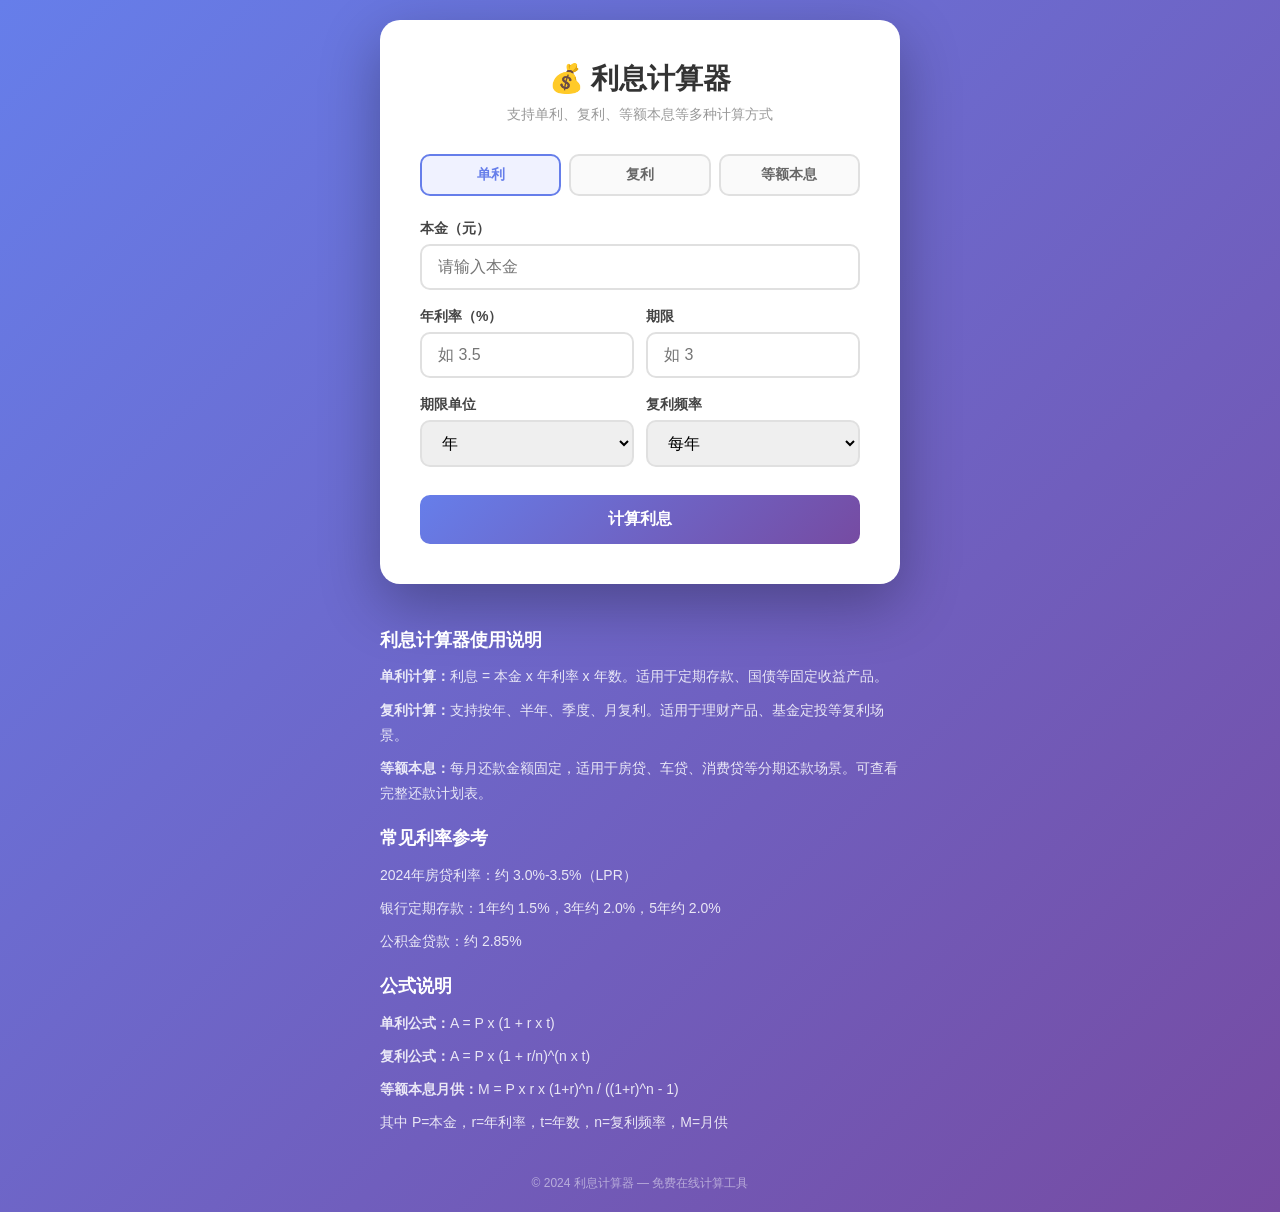
==== index.html @ 5ef81293 "feat: interest calculator with SEO optimization" ====
<!DOCTYPE html>
<html lang="zh-CN">
<head>
    <meta charset="UTF-8">
    <meta name="viewport" content="width=device-width, initial-scale=1.0">
    <title>利息计算器 — 单利/复利/等额本息 在线计算</title>
    <meta name="description" content="免费在线利息计算器，支持单利、复利、等额本息三种计算方式，自动生成还款计划明细表。适用于存款、贷款、房贷、车贷等场景。">
    <meta name="keywords" content="利息计算器,贷款计算器,房贷计算器,复利计算器,等额本息计算器,还款计划,利率计算,车贷计算器">
    <meta name="author" content="countin1">
    <meta name="robots" content="index, follow">
    <link rel="canonical" href="https://countin1.github.io/interest-calculator/">

    <!-- Open Graph -->
    <meta property="og:title" content="利息计算器 — 单利/复利/等额本息 在线计算">
    <meta property="og:description" content="免费在线利息计算器，支持单利、复利、等额本息三种计算方式，自动生成还款计划明细表。">
    <meta property="og:type" content="website">
    <meta property="og:url" content="https://countin1.github.io/interest-calculator/">
    <meta property="og:locale" content="zh_CN">

    <!-- JSON-LD Structured Data -->
    <script type="application/ld+json">
    {
        "@context": "https://schema.org",
        "@type": "WebApplication",
        "name": "利息计算器",
        "description": "免费在线利息计算器，支持单利、复利、等额本息三种计算方式",
        "url": "https://countin1.github.io/interest-calculator/",
        "applicationCategory": "FinanceApplication",
        "operatingSystem": "Web Browser",
        "offers": { "@type": "Offer", "price": "0", "priceCurrency": "CNY" }
    }
    </script>

    <style>
        * { margin: 0; padding: 0; box-sizing: border-box; }
        body {
            font-family: -apple-system, BlinkMacSystemFont, 'Segoe UI', 'PingFang SC', 'Hiragino Sans GB', 'Microsoft YaHei', sans-serif;
            background: linear-gradient(135deg, #667eea 0%, #764ba2 100%);
            min-height: 100vh;
            display: flex;
            flex-direction: column;
            align-items: center;
            padding: 20px;
        }
        .container {
            background: white;
            border-radius: 20px;
            box-shadow: 0 20px 60px rgba(0,0,0,0.3);
            padding: 40px;
            width: 100%;
            max-width: 520px;
        }
        h1 { text-align: center; color: #333; margin-bottom: 8px; font-size: 28px; }
        .subtitle { text-align: center; color: #999; font-size: 14px; margin-bottom: 30px; }
        .tabs { display: flex; gap: 8px; margin-bottom: 24px; }
        .tab {
            flex: 1; padding: 10px; text-align: center;
            border: 2px solid #e0e0e0; border-radius: 10px;
            cursor: pointer; font-size: 14px; font-weight: 600;
            color: #666; transition: all 0.3s; background: #fafafa;
        }
        .tab.active { border-color: #667eea; color: #667eea; background: #f0f2ff; }
        .tab:hover:not(.active) { border-color: #bbb; }
        .form-group { margin-bottom: 18px; }
        label { display: block; margin-bottom: 6px; font-weight: 600; color: #444; font-size: 14px; }
        input, select {
            width: 100%; padding: 12px 16px;
            border: 2px solid #e0e0e0; border-radius: 10px;
            font-size: 16px; transition: border-color 0.3s; outline: none;
        }
        input:focus, select:focus { border-color: #667eea; }
        .row { display: flex; gap: 12px; }
        .row .form-group { flex: 1; }
        .btn {
            width: 100%; padding: 14px;
            background: linear-gradient(135deg, #667eea 0%, #764ba2 100%);
            color: white; border: none; border-radius: 10px;
            font-size: 16px; font-weight: 600; cursor: pointer;
            transition: transform 0.2s, box-shadow 0.2s; margin-top: 10px;
        }
        .btn:hover { transform: translateY(-2px); box-shadow: 0 8px 25px rgba(102,126,234,0.4); }
        .btn:active { transform: translateY(0); }
        .result-box {
            display: none; margin-top: 24px;
            background: linear-gradient(135deg, #f5f7fa 0%, #c3cfe2 100%);
            border-radius: 14px; padding: 24px;
        }
        .result-box.show { display: block; }
        .result-title { font-size: 13px; color: #888; text-transform: uppercase; letter-spacing: 1px; margin-bottom: 12px; }
        .result-main { display: flex; justify-content: space-between; align-items: flex-end; margin-bottom: 20px; }
        .result-main .amount { font-size: 32px; font-weight: 700; color: #333; }
        .result-main .label { font-size: 13px; color: #666; }
        .result-details { display: grid; grid-template-columns: 1fr 1fr; gap: 12px; }
        .detail-item { background: white; border-radius: 10px; padding: 12px; }
        .detail-item .val { font-size: 18px; font-weight: 700; color: #667eea; }
        .detail-item .lbl { font-size: 12px; color: #999; margin-top: 2px; }
        .schedule-toggle { text-align: center; margin-top: 16px; }
        .schedule-toggle a { color: #667eea; text-decoration: none; font-size: 14px; cursor: pointer; }
        .schedule-toggle a:hover { text-decoration: underline; }
        .schedule-table { display: none; margin-top: 16px; max-height: 300px; overflow-y: auto; }
        .schedule-table.show { display: block; }
        .schedule-table table { width: 100%; border-collapse: collapse; font-size: 13px; }
        .schedule-table th {
            background: #667eea; color: white; padding: 8px 6px;
            text-align: right; position: sticky; top: 0;
        }
        .schedule-table th:first-child { text-align: center; }
        .schedule-table td { padding: 7px 6px; text-align: right; border-bottom: 1px solid #eee; }
        .schedule-table td:first-child { text-align: center; }
        .schedule-table tr:hover td { background: #f8f9ff; }
        .seo-content {
            max-width: 520px; width: 100%; margin-top: 24px;
            color: rgba(255,255,255,0.85); font-size: 14px; line-height: 1.8;
        }
        .seo-content h2 { font-size: 18px; margin: 16px 0 8px; color: white; }
        .seo-content p { margin-bottom: 8px; }
        footer { margin-top: 32px; color: rgba(255,255,255,0.5); font-size: 12px; }
    </style>
</head>
<body>
    <div class="container">
        <h1>&#x1f4b0; 利息计算器</h1>
        <p class="subtitle">支持单利、复利、等额本息等多种计算方式</p>

        <div class="tabs">
            <div class="tab active" data-mode="simple" onclick="switchTab(this)">单利</div>
            <div class="tab" data-mode="compound" onclick="switchTab(this)">复利</div>
            <div class="tab" data-mode="equal" onclick="switchTab(this)">等额本息</div>
        </div>

        <div class="form-group">
            <label>本金（元）</label>
            <input type="number" id="principal" placeholder="请输入本金" min="0" step="any">
        </div>

        <div class="row">
            <div class="form-group">
                <label>年利率（%）</label>
                <input type="number" id="rate" placeholder="如 3.5" min="0" step="any">
            </div>
            <div class="form-group">
                <label>期限</label>
                <input type="number" id="period" placeholder="如 3" min="1" step="1">
            </div>
        </div>

        <div class="row">
            <div class="form-group">
                <label>期限单位</label>
                <select id="periodUnit">
                    <option value="year">年</option>
                    <option value="month">月</option>
                    <option value="day">天</option>
                </select>
            </div>
            <div class="form-group" id="compoundFreqGroup">
                <label>复利频率</label>
                <select id="compoundFreq">
                    <option value="1">每年</option>
                    <option value="2">每半年</option>
                    <option value="4">每季度</option>
                    <option value="12">每月</option>
                </select>
            </div>
        </div>

        <button class="btn" onclick="calculate()">计算利息</button>

        <div class="result-box" id="resultBox">
            <div class="result-title">计算结果</div>
            <div class="result-main">
                <div>
                    <div class="label" id="resultLabel">利息总额</div>
                    <div class="amount" id="resultAmount">&#xa5;0.00</div>
                </div>
                <div style="text-align:right">
                    <div class="label">到期总额</div>
                    <div class="amount" id="resultTotal" style="font-size:22px;color:#764ba2">&#xa5;0.00</div>
                </div>
            </div>
            <div class="result-details" id="resultDetails"></div>
            <div class="schedule-toggle" id="scheduleToggle" style="display:none">
                <a onclick="toggleSchedule()">&#x1f4ca; 查看还款计划明细 &#x25bc;</a>
            </div>
            <div class="schedule-table" id="scheduleTable"></div>
        </div>
    </div>

    <div class="seo-content">
        <h2>利息计算器使用说明</h2>
        <p><strong>单利计算：</strong>利息 = 本金 x 年利率 x 年数。适用于定期存款、国债等固定收益产品。</p>
        <p><strong>复利计算：</strong>支持按年、半年、季度、月复利。适用于理财产品、基金定投等复利场景。</p>
        <p><strong>等额本息：</strong>每月还款金额固定，适用于房贷、车贷、消费贷等分期还款场景。可查看完整还款计划表。</p>

        <h2>常见利率参考</h2>
        <p>2024年房贷利率：约 3.0%-3.5%（LPR）</p>
        <p>银行定期存款：1年约 1.5%，3年约 2.0%，5年约 2.0%</p>
        <p>公积金贷款：约 2.85%</p>

        <h2>公式说明</h2>
        <p><strong>单利公式：</strong>A = P x (1 + r x t)</p>
        <p><strong>复利公式：</strong>A = P x (1 + r/n)^(n x t)</p>
        <p><strong>等额本息月供：</strong>M = P x r x (1+r)^n / ((1+r)^n - 1)</p>
        <p>其中 P=本金，r=年利率，t=年数，n=复利频率，M=月供</p>
    </div>

    <footer>&copy; 2024 利息计算器 — 免费在线计算工具</footer>

    <script>
        let currentMode = 'simple';

        function switchTab(el) {
            document.querySelectorAll('.tab').forEach(t => t.classList.remove('active'));
            el.classList.add('active');
            currentMode = el.dataset.mode;
            document.getElementById('compoundFreqGroup').style.display = currentMode === 'compound' ? '' : 'none';
            document.getElementById('resultBox').classList.remove('show');
        }

        function getYears() {
            const period = parseFloat(document.getElementById('period').value);
            const unit = document.getElementById('periodUnit').value;
            if (unit === 'year') return period;
            if (unit === 'month') return period / 12;
            return period / 365;
        }

        function formatMoney(n) {
            return '¥' + n.toFixed(2).replace(/\B(?=(\d{3})+(?!\d))/g, ',');
        }

        function calculate() {
            const principal = parseFloat(document.getElementById('principal').value);
            const annualRate = parseFloat(document.getElementById('rate').value) / 100;
            const years = getYears();
            const period = parseFloat(document.getElementById('period').value);
            const unit = document.getElementById('periodUnit').value;

            if (!principal || !annualRate || !period) { alert('请填写完整信息'); return; }

            let interest, total, details = '';

            if (currentMode === 'simple') {
                interest = principal * annualRate * years;
                total = principal + interest;
                details =
                    '<div class="detail-item"><div class="val">' + (annualRate*100).toFixed(2) + '%</div><div class="lbl">年利率</div></div>' +
                    '<div class="detail-item"><div class="val">' + years.toFixed(2) + ' 年</div><div class="lbl">实际期限</div></div>' +
                    '<div class="detail-item"><div class="val">' + formatMoney(interest/years||0) + '</div><div class="lbl">年利息</div></div>' +
                    '<div class="detail-item"><div class="val">' + formatMoney(interest/(years*12)||0) + '</div><div class="lbl">月利息</div></div>';
                document.getElementById('resultLabel').textContent = '利息总额';
                document.getElementById('scheduleToggle').style.display = 'none';
                document.getElementById('scheduleTable').classList.remove('show');
            } else if (currentMode === 'compound') {
                const n = parseInt(document.getElementById('compoundFreq').value);
                total = principal * Math.pow(1 + annualRate/n, n*years);
                interest = total - principal;
                var freqNames = {1:'每年',2:'每半年',4:'每季度',12:'每月'};
                details =
                    '<div class="detail-item"><div class="val">' + (annualRate*100).toFixed(2) + '%</div><div class="lbl">年利率</div></div>' +
                    '<div class="detail-item"><div class="val">' + freqNames[n] + '</div><div class="lbl">复利频率</div></div>' +
                    '<div class="detail-item"><div class="val">' + years.toFixed(2) + ' 年</div><div class="lbl">实际期限</div></div>' +
                    '<div class="detail-item"><div class="val">' + (Math.pow(1+annualRate/n,n)*100-100).toFixed(4) + '%</div><div class="lbl">实际年化</div></div>';
                document.getElementById('resultLabel').textContent = '利息总额';
                document.getElementById('scheduleToggle').style.display = 'none';
                document.getElementById('scheduleTable').classList.remove('show');
            } else {
                var totalMonths = unit==='year'?period*12:unit==='month'?period:period/30;
                var monthlyRate = annualRate/12;
                var m = Math.round(totalMonths);
                var mp = monthlyRate===0 ? principal/m : principal*monthlyRate*Math.pow(1+monthlyRate,m)/(Math.pow(1+monthlyRate,m)-1);
                total = mp * m;
                interest = total - principal;

                var rows = '', remaining = principal;
                for (var i = 1; i <= m; i++) {
                    var ip = remaining * monthlyRate;
                    var pp = mp - ip;
                    remaining = Math.max(0, remaining - pp);
                    rows += '<tr><td>' + i + '</td><td>' + formatMoney(mp) + '</td><td>' + formatMoney(ip) + '</td><td>' + formatMoney(pp) + '</td><td>' + formatMoney(remaining) + '</td></tr>';
                }
                document.getElementById('scheduleTable').innerHTML = '<table><thead><tr><th>期数</th><th>月供</th><th>利息</th><th>本金</th><th>剩余本金</th></tr></thead><tbody>' + rows + '</tbody></table>';

                details =
                    '<div class="detail-item"><div class="val">' + formatMoney(mp) + '</div><div class="lbl">每月还款</div></div>' +
                    '<div class="detail-item"><div class="val">' + m + ' 期</div><div class="lbl">还款期数</div></div>' +
                    '<div class="detail-item"><div class="val">' + formatMoney(interest) + '</div><div class="lbl">总利息</div></div>' +
                    '<div class="detail-item"><div class="val">' + (interest/principal*100).toFixed(2) + '%</div><div class="lbl">利息占比</div></div>';
                document.getElementById('resultLabel').textContent = '总利息';
                document.getElementById('scheduleToggle').style.display = '';
            }

            document.getElementById('resultAmount').textContent = formatMoney(interest);
            document.getElementById('resultTotal').textContent = formatMoney(total);
            document.getElementById('resultDetails').innerHTML = details;
            document.getElementById('resultBox').classList.add('show');
        }

        function toggleSchedule() {
            var table = document.getElementById('scheduleTable');
            var toggle = document.querySelector('.schedule-toggle a');
            table.classList.toggle('show');
            toggle.textContent = table.classList.contains('show') ? '\u{1f4ca} 收起还款计划 ▲' : '\u{1f4ca} 查看还款计划明细 ▼';
        }

        document.addEventListener('keydown', function(e) { if (e.key === 'Enter') calculate(); });
    </script>
</body>
</html>
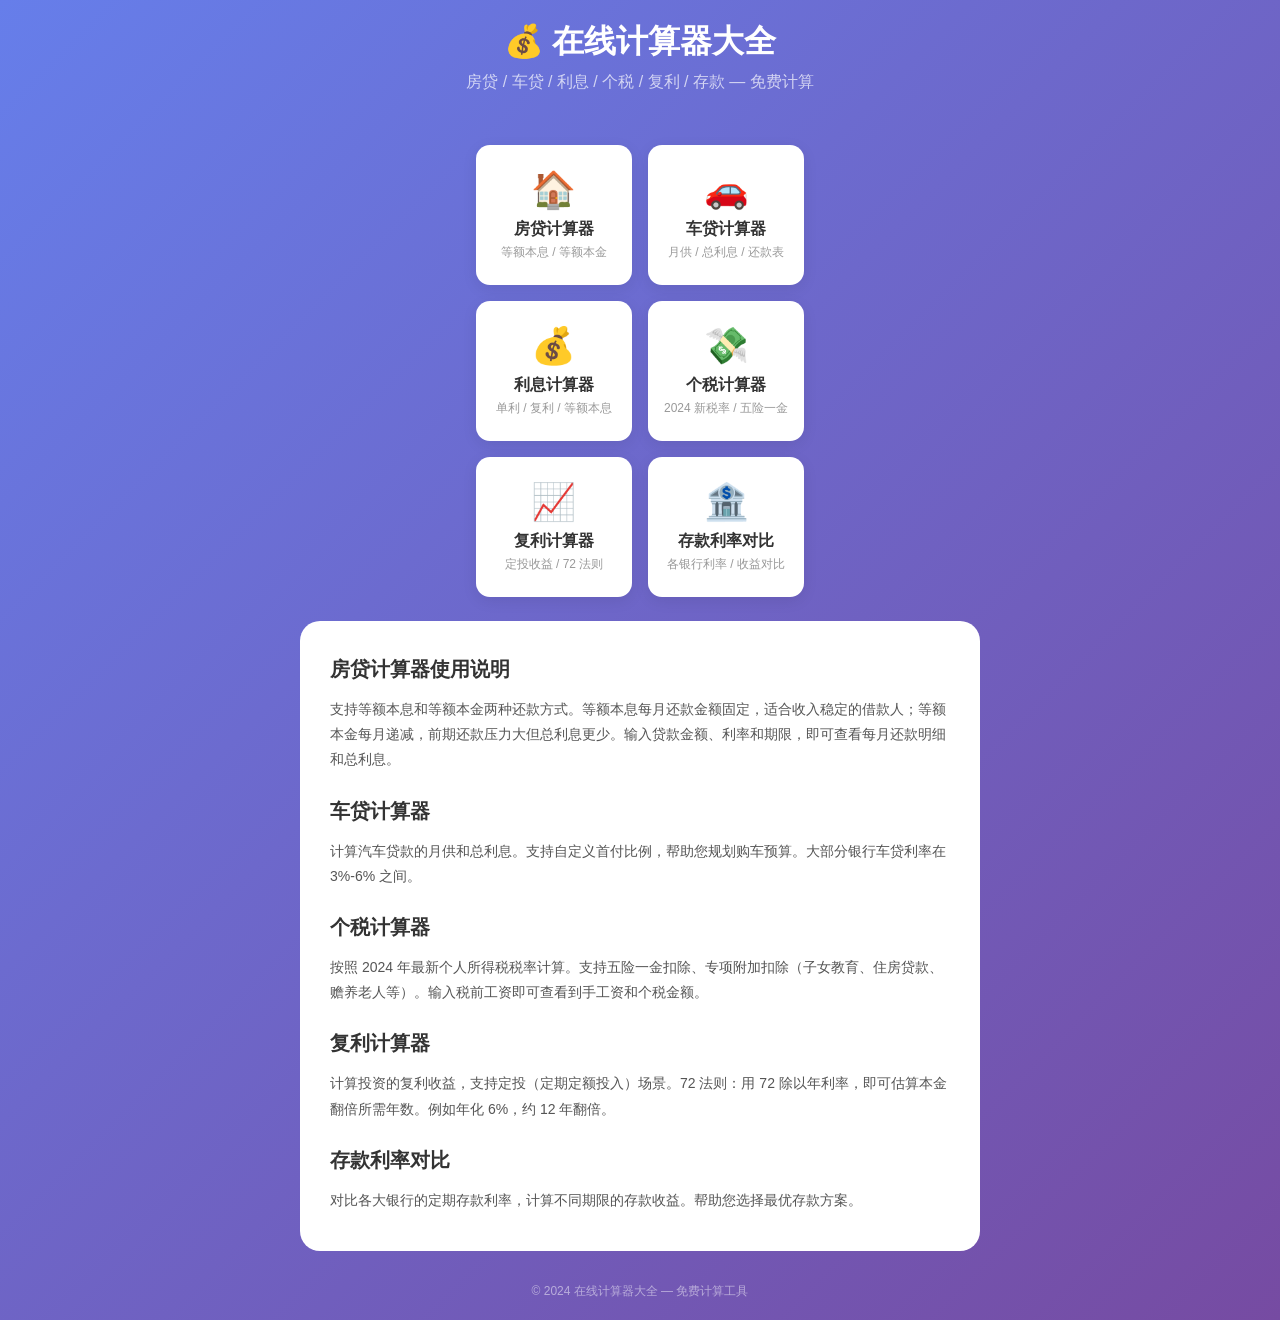
==== commit 8d0a9fb2: "feat: add calculator matrix - mortgage, car loan, income tax, compound interest, deposit rate compar" ====
--- a/index.html
+++ b/index.html
@@ -3,307 +3,114 @@
 <head>
     <meta charset="UTF-8">
     <meta name="viewport" content="width=device-width, initial-scale=1.0">
-    <title>利息计算器 — 单利/复利/等额本息 在线计算</title>
-    <meta name="description" content="免费在线利息计算器，支持单利、复利、等额本息三种计算方式，自动生成还款计划明细表。适用于存款、贷款、房贷、车贷等场景。">
-    <meta name="keywords" content="利息计算器,贷款计算器,房贷计算器,复利计算器,等额本息计算器,还款计划,利率计算,车贷计算器">
-    <meta name="author" content="countin1">
+    <title>在线计算器大全 — 房贷/车贷/利息/个税/复利 免费计算</title>
+    <meta name="description" content="免费在线计算器大全，包含房贷计算器、车贷计算器、利息计算器、个税计算器、复利计算器、存款利率对比。支持等额本息/等额本金还款方式，自动生成还款计划表。">
+    <meta name="keywords" content="房贷计算器,车贷计算器,利息计算器,个税计算器,复利计算器,存款利率,还款计算器,贷款计算器,等额本息,等额本金">
     <meta name="robots" content="index, follow">
     <link rel="canonical" href="https://countin1.github.io/interest-calculator/">
-
-    <!-- Open Graph -->
-    <meta property="og:title" content="利息计算器 — 单利/复利/等额本息 在线计算">
-    <meta property="og:description" content="免费在线利息计算器，支持单利、复利、等额本息三种计算方式，自动生成还款计划明细表。">
+    <meta property="og:title" content="在线计算器大全 — 房贷/车贷/利息/个税/复利 免费计算">
+    <meta property="og:description" content="免费在线计算器大全，支持房贷、车贷、利息、个税、复利等多种计算。">
     <meta property="og:type" content="website">
-    <meta property="og:url" content="https://countin1.github.io/interest-calculator/">
-    <meta property="og:locale" content="zh_CN">
-
-    <!-- JSON-LD Structured Data -->
     <script type="application/ld+json">
-    {
-        "@context": "https://schema.org",
-        "@type": "WebApplication",
-        "name": "利息计算器",
-        "description": "免费在线利息计算器，支持单利、复利、等额本息三种计算方式",
-        "url": "https://countin1.github.io/interest-calculator/",
-        "applicationCategory": "FinanceApplication",
-        "operatingSystem": "Web Browser",
-        "offers": { "@type": "Offer", "price": "0", "priceCurrency": "CNY" }
-    }
+    {"@context":"https://schema.org","@type":"WebSite","name":"在线计算器大全","url":"https://countin1.github.io/interest-calculator/","description":"免费在线计算器大全"}
     </script>
-
+    <link rel="stylesheet" href="css/style.css">
     <style>
-        * { margin: 0; padding: 0; box-sizing: border-box; }
-        body {
-            font-family: -apple-system, BlinkMacSystemFont, 'Segoe UI', 'PingFang SC', 'Hiragino Sans GB', 'Microsoft YaHei', sans-serif;
-            background: linear-gradient(135deg, #667eea 0%, #764ba2 100%);
-            min-height: 100vh;
-            display: flex;
-            flex-direction: column;
-            align-items: center;
-            padding: 20px;
+        .calc-grid {
+            display: grid;
+            grid-template-columns: 1fr 1fr;
+            gap: 16px;
+            margin-top: 20px;
         }
-        .container {
+        .calc-card {
+            background: white;
+            border-radius: 14px;
+            padding: 24px 16px;
+            text-align: center;
+            text-decoration: none;
+            color: #333;
+            box-shadow: 0 4px 15px rgba(0,0,0,0.08);
+            transition: transform 0.2s, box-shadow 0.2s;
+        }
+        .calc-card:hover {
+            transform: translateY(-4px);
+            box-shadow: 0 8px 25px rgba(0,0,0,0.15);
+        }
+        .calc-card .icon { font-size: 36px; margin-bottom: 8px; }
+        .calc-card .name { font-size: 16px; font-weight: 600; margin-bottom: 4px; }
+        .calc-card .desc { font-size: 12px; color: #999; }
+        .hero-title { font-size: 32px; color: white; text-align: center; margin-bottom: 8px; }
+        .hero-sub { color: rgba(255,255,255,0.7); text-align: center; margin-bottom: 32px; font-size: 16px; }
+        .seo-section {
             background: white;
             border-radius: 20px;
-            box-shadow: 0 20px 60px rgba(0,0,0,0.3);
-            padding: 40px;
+            padding: 30px;
+            margin-top: 24px;
+            max-width: 680px;
             width: 100%;
-            max-width: 520px;
+            line-height: 1.8;
+            color: #555;
+            font-size: 14px;
         }
-        h1 { text-align: center; color: #333; margin-bottom: 8px; font-size: 28px; }
-        .subtitle { text-align: center; color: #999; font-size: 14px; margin-bottom: 30px; }
-        .tabs { display: flex; gap: 8px; margin-bottom: 24px; }
-        .tab {
-            flex: 1; padding: 10px; text-align: center;
-            border: 2px solid #e0e0e0; border-radius: 10px;
-            cursor: pointer; font-size: 14px; font-weight: 600;
-            color: #666; transition: all 0.3s; background: #fafafa;
-        }
-        .tab.active { border-color: #667eea; color: #667eea; background: #f0f2ff; }
-        .tab:hover:not(.active) { border-color: #bbb; }
-        .form-group { margin-bottom: 18px; }
-        label { display: block; margin-bottom: 6px; font-weight: 600; color: #444; font-size: 14px; }
-        input, select {
-            width: 100%; padding: 12px 16px;
-            border: 2px solid #e0e0e0; border-radius: 10px;
-            font-size: 16px; transition: border-color 0.3s; outline: none;
-        }
-        input:focus, select:focus { border-color: #667eea; }
-        .row { display: flex; gap: 12px; }
-        .row .form-group { flex: 1; }
-        .btn {
-            width: 100%; padding: 14px;
-            background: linear-gradient(135deg, #667eea 0%, #764ba2 100%);
-            color: white; border: none; border-radius: 10px;
-            font-size: 16px; font-weight: 600; cursor: pointer;
-            transition: transform 0.2s, box-shadow 0.2s; margin-top: 10px;
-        }
-        .btn:hover { transform: translateY(-2px); box-shadow: 0 8px 25px rgba(102,126,234,0.4); }
-        .btn:active { transform: translateY(0); }
-        .result-box {
-            display: none; margin-top: 24px;
-            background: linear-gradient(135deg, #f5f7fa 0%, #c3cfe2 100%);
-            border-radius: 14px; padding: 24px;
-        }
-        .result-box.show { display: block; }
-        .result-title { font-size: 13px; color: #888; text-transform: uppercase; letter-spacing: 1px; margin-bottom: 12px; }
-        .result-main { display: flex; justify-content: space-between; align-items: flex-end; margin-bottom: 20px; }
-        .result-main .amount { font-size: 32px; font-weight: 700; color: #333; }
-        .result-main .label { font-size: 13px; color: #666; }
-        .result-details { display: grid; grid-template-columns: 1fr 1fr; gap: 12px; }
-        .detail-item { background: white; border-radius: 10px; padding: 12px; }
-        .detail-item .val { font-size: 18px; font-weight: 700; color: #667eea; }
-        .detail-item .lbl { font-size: 12px; color: #999; margin-top: 2px; }
-        .schedule-toggle { text-align: center; margin-top: 16px; }
-        .schedule-toggle a { color: #667eea; text-decoration: none; font-size: 14px; cursor: pointer; }
-        .schedule-toggle a:hover { text-decoration: underline; }
-        .schedule-table { display: none; margin-top: 16px; max-height: 300px; overflow-y: auto; }
-        .schedule-table.show { display: block; }
-        .schedule-table table { width: 100%; border-collapse: collapse; font-size: 13px; }
-        .schedule-table th {
-            background: #667eea; color: white; padding: 8px 6px;
-            text-align: right; position: sticky; top: 0;
-        }
-        .schedule-table th:first-child { text-align: center; }
-        .schedule-table td { padding: 7px 6px; text-align: right; border-bottom: 1px solid #eee; }
-        .schedule-table td:first-child { text-align: center; }
-        .schedule-table tr:hover td { background: #f8f9ff; }
-        .seo-content {
-            max-width: 520px; width: 100%; margin-top: 24px;
-            color: rgba(255,255,255,0.85); font-size: 14px; line-height: 1.8;
-        }
-        .seo-content h2 { font-size: 18px; margin: 16px 0 8px; color: white; }
-        .seo-content p { margin-bottom: 8px; }
-        footer { margin-top: 32px; color: rgba(255,255,255,0.5); font-size: 12px; }
+        .seo-section h2 { color: #333; font-size: 20px; margin: 20px 0 10px; }
+        .seo-section h2:first-child { margin-top: 0; }
+        .seo-section p { margin-bottom: 8px; }
     </style>
 </head>
 <body>
-    <div class="container">
-        <h1>&#x1f4b0; 利息计算器</h1>
-        <p class="subtitle">支持单利、复利、等额本息等多种计算方式</p>
+    <h1 class="hero-title">&#x1f4b0; 在线计算器大全</h1>
+    <p class="hero-sub">房贷 / 车贷 / 利息 / 个税 / 复利 / 存款 — 免费计算</p>
 
-        <div class="tabs">
-            <div class="tab active" data-mode="simple" onclick="switchTab(this)">单利</div>
-            <div class="tab" data-mode="compound" onclick="switchTab(this)">复利</div>
-            <div class="tab" data-mode="equal" onclick="switchTab(this)">等额本息</div>
-        </div>
-
-        <div class="form-group">
-            <label>本金（元）</label>
-            <input type="number" id="principal" placeholder="请输入本金" min="0" step="any">
-        </div>
-
-        <div class="row">
-            <div class="form-group">
-                <label>年利率（%）</label>
-                <input type="number" id="rate" placeholder="如 3.5" min="0" step="any">
-            </div>
-            <div class="form-group">
-                <label>期限</label>
-                <input type="number" id="period" placeholder="如 3" min="1" step="1">
-            </div>
-        </div>
-
-        <div class="row">
-            <div class="form-group">
-                <label>期限单位</label>
-                <select id="periodUnit">
-                    <option value="year">年</option>
-                    <option value="month">月</option>
-                    <option value="day">天</option>
-                </select>
-            </div>
-            <div class="form-group" id="compoundFreqGroup">
-                <label>复利频率</label>
-                <select id="compoundFreq">
-                    <option value="1">每年</option>
-                    <option value="2">每半年</option>
-                    <option value="4">每季度</option>
-                    <option value="12">每月</option>
-                </select>
-            </div>
-        </div>
-
-        <button class="btn" onclick="calculate()">计算利息</button>
-
-        <div class="result-box" id="resultBox">
-            <div class="result-title">计算结果</div>
-            <div class="result-main">
-                <div>
-                    <div class="label" id="resultLabel">利息总额</div>
-                    <div class="amount" id="resultAmount">&#xa5;0.00</div>
-                </div>
-                <div style="text-align:right">
-                    <div class="label">到期总额</div>
-                    <div class="amount" id="resultTotal" style="font-size:22px;color:#764ba2">&#xa5;0.00</div>
-                </div>
-            </div>
-            <div class="result-details" id="resultDetails"></div>
-            <div class="schedule-toggle" id="scheduleToggle" style="display:none">
-                <a onclick="toggleSchedule()">&#x1f4ca; 查看还款计划明细 &#x25bc;</a>
-            </div>
-            <div class="schedule-table" id="scheduleTable"></div>
-        </div>
+    <div class="calc-grid">
+        <a href="mortgage/" class="calc-card">
+            <div class="icon">&#x1f3e0;</div>
+            <div class="name">房贷计算器</div>
+            <div class="desc">等额本息 / 等额本金</div>
+        </a>
+        <a href="car-loan/" class="calc-card">
+            <div class="icon">&#x1f697;</div>
+            <div class="name">车贷计算器</div>
+            <div class="desc">月供 / 总利息 / 还款表</div>
+        </a>
+        <a href="interest/" class="calc-card">
+            <div class="icon">&#x1f4b0;</div>
+            <div class="name">利息计算器</div>
+            <div class="desc">单利 / 复利 / 等额本息</div>
+        </a>
+        <a href="income-tax/" class="calc-card">
+            <div class="icon">&#x1f4b8;</div>
+            <div class="name">个税计算器</div>
+            <div class="desc">2024 新税率 / 五险一金</div>
+        </a>
+        <a href="compound/" class="calc-card">
+            <div class="icon">&#x1f4c8;</div>
+            <div class="name">复利计算器</div>
+            <div class="desc">定投收益 / 72 法则</div>
+        </a>
+        <a href="deposit/" class="calc-card">
+            <div class="icon">&#x1f3e6;</div>
+            <div class="name">存款利率对比</div>
+            <div class="desc">各银行利率 / 收益对比</div>
+        </a>
     </div>
 
-    <div class="seo-content">
-        <h2>利息计算器使用说明</h2>
-        <p><strong>单利计算：</strong>利息 = 本金 x 年利率 x 年数。适用于定期存款、国债等固定收益产品。</p>
-        <p><strong>复利计算：</strong>支持按年、半年、季度、月复利。适用于理财产品、基金定投等复利场景。</p>
-        <p><strong>等额本息：</strong>每月还款金额固定，适用于房贷、车贷、消费贷等分期还款场景。可查看完整还款计划表。</p>
+    <div class="seo-section">
+        <h2>房贷计算器使用说明</h2>
+        <p>支持等额本息和等额本金两种还款方式。等额本息每月还款金额固定，适合收入稳定的借款人；等额本金每月递减，前期还款压力大但总利息更少。输入贷款金额、利率和期限，即可查看每月还款明细和总利息。</p>
 
-        <h2>常见利率参考</h2>
-        <p>2024年房贷利率：约 3.0%-3.5%（LPR）</p>
-        <p>银行定期存款：1年约 1.5%，3年约 2.0%，5年约 2.0%</p>
-        <p>公积金贷款：约 2.85%</p>
+        <h2>车贷计算器</h2>
+        <p>计算汽车贷款的月供和总利息。支持自定义首付比例，帮助您规划购车预算。大部分银行车贷利率在 3%-6% 之间。</p>
 
-        <h2>公式说明</h2>
-        <p><strong>单利公式：</strong>A = P x (1 + r x t)</p>
-        <p><strong>复利公式：</strong>A = P x (1 + r/n)^(n x t)</p>
-        <p><strong>等额本息月供：</strong>M = P x r x (1+r)^n / ((1+r)^n - 1)</p>
-        <p>其中 P=本金，r=年利率，t=年数，n=复利频率，M=月供</p>
+        <h2>个税计算器</h2>
+        <p>按照 2024 年最新个人所得税税率计算。支持五险一金扣除、专项附加扣除（子女教育、住房贷款、赡养老人等）。输入税前工资即可查看到手工资和个税金额。</p>
+
+        <h2>复利计算器</h2>
+        <p>计算投资的复利收益，支持定投（定期定额投入）场景。72 法则：用 72 除以年利率，即可估算本金翻倍所需年数。例如年化 6%，约 12 年翻倍。</p>
+
+        <h2>存款利率对比</h2>
+        <p>对比各大银行的定期存款利率，计算不同期限的存款收益。帮助您选择最优存款方案。</p>
     </div>
 
-    <footer>&copy; 2024 利息计算器 — 免费在线计算工具</footer>
-
-    <script>
-        let currentMode = 'simple';
-
-        function switchTab(el) {
-            document.querySelectorAll('.tab').forEach(t => t.classList.remove('active'));
-            el.classList.add('active');
-            currentMode = el.dataset.mode;
-            document.getElementById('compoundFreqGroup').style.display = currentMode === 'compound' ? '' : 'none';
-            document.getElementById('resultBox').classList.remove('show');
-        }
-
-        function getYears() {
-            const period = parseFloat(document.getElementById('period').value);
-            const unit = document.getElementById('periodUnit').value;
-            if (unit === 'year') return period;
-            if (unit === 'month') return period / 12;
-            return period / 365;
-        }
-
-        function formatMoney(n) {
-            return '¥' + n.toFixed(2).replace(/\B(?=(\d{3})+(?!\d))/g, ',');
-        }
-
-        function calculate() {
-            const principal = parseFloat(document.getElementById('principal').value);
-            const annualRate = parseFloat(document.getElementById('rate').value) / 100;
-            const years = getYears();
-            const period = parseFloat(document.getElementById('period').value);
-            const unit = document.getElementById('periodUnit').value;
-
-            if (!principal || !annualRate || !period) { alert('请填写完整信息'); return; }
-
-            let interest, total, details = '';
-
-            if (currentMode === 'simple') {
-                interest = principal * annualRate * years;
-                total = principal + interest;
-                details =
-                    '<div class="detail-item"><div class="val">' + (annualRate*100).toFixed(2) + '%</div><div class="lbl">年利率</div></div>' +
-                    '<div class="detail-item"><div class="val">' + years.toFixed(2) + ' 年</div><div class="lbl">实际期限</div></div>' +
-                    '<div class="detail-item"><div class="val">' + formatMoney(interest/years||0) + '</div><div class="lbl">年利息</div></div>' +
-                    '<div class="detail-item"><div class="val">' + formatMoney(interest/(years*12)||0) + '</div><div class="lbl">月利息</div></div>';
-                document.getElementById('resultLabel').textContent = '利息总额';
-                document.getElementById('scheduleToggle').style.display = 'none';
-                document.getElementById('scheduleTable').classList.remove('show');
-            } else if (currentMode === 'compound') {
-                const n = parseInt(document.getElementById('compoundFreq').value);
-                total = principal * Math.pow(1 + annualRate/n, n*years);
-                interest = total - principal;
-                var freqNames = {1:'每年',2:'每半年',4:'每季度',12:'每月'};
-                details =
-                    '<div class="detail-item"><div class="val">' + (annualRate*100).toFixed(2) + '%</div><div class="lbl">年利率</div></div>' +
-                    '<div class="detail-item"><div class="val">' + freqNames[n] + '</div><div class="lbl">复利频率</div></div>' +
-                    '<div class="detail-item"><div class="val">' + years.toFixed(2) + ' 年</div><div class="lbl">实际期限</div></div>' +
-                    '<div class="detail-item"><div class="val">' + (Math.pow(1+annualRate/n,n)*100-100).toFixed(4) + '%</div><div class="lbl">实际年化</div></div>';
-                document.getElementById('resultLabel').textContent = '利息总额';
-                document.getElementById('scheduleToggle').style.display = 'none';
-                document.getElementById('scheduleTable').classList.remove('show');
-            } else {
-                var totalMonths = unit==='year'?period*12:unit==='month'?period:period/30;
-                var monthlyRate = annualRate/12;
-                var m = Math.round(totalMonths);
-                var mp = monthlyRate===0 ? principal/m : principal*monthlyRate*Math.pow(1+monthlyRate,m)/(Math.pow(1+monthlyRate,m)-1);
-                total = mp * m;
-                interest = total - principal;
-
-                var rows = '', remaining = principal;
-                for (var i = 1; i <= m; i++) {
-                    var ip = remaining * monthlyRate;
-                    var pp = mp - ip;
-                    remaining = Math.max(0, remaining - pp);
-                    rows += '<tr><td>' + i + '</td><td>' + formatMoney(mp) + '</td><td>' + formatMoney(ip) + '</td><td>' + formatMoney(pp) + '</td><td>' + formatMoney(remaining) + '</td></tr>';
-                }
-                document.getElementById('scheduleTable').innerHTML = '<table><thead><tr><th>期数</th><th>月供</th><th>利息</th><th>本金</th><th>剩余本金</th></tr></thead><tbody>' + rows + '</tbody></table>';
-
-                details =
-                    '<div class="detail-item"><div class="val">' + formatMoney(mp) + '</div><div class="lbl">每月还款</div></div>' +
-                    '<div class="detail-item"><div class="val">' + m + ' 期</div><div class="lbl">还款期数</div></div>' +
-                    '<div class="detail-item"><div class="val">' + formatMoney(interest) + '</div><div class="lbl">总利息</div></div>' +
-                    '<div class="detail-item"><div class="val">' + (interest/principal*100).toFixed(2) + '%</div><div class="lbl">利息占比</div></div>';
-                document.getElementById('resultLabel').textContent = '总利息';
-                document.getElementById('scheduleToggle').style.display = '';
-            }
-
-            document.getElementById('resultAmount').textContent = formatMoney(interest);
-            document.getElementById('resultTotal').textContent = formatMoney(total);
-            document.getElementById('resultDetails').innerHTML = details;
-            document.getElementById('resultBox').classList.add('show');
-        }
-
-        function toggleSchedule() {
-            var table = document.getElementById('scheduleTable');
-            var toggle = document.querySelector('.schedule-toggle a');
-            table.classList.toggle('show');
-            toggle.textContent = table.classList.contains('show') ? '\u{1f4ca} 收起还款计划 ▲' : '\u{1f4ca} 查看还款计划明细 ▼';
-        }
-
-        document.addEventListener('keydown', function(e) { if (e.key === 'Enter') calculate(); });
-    </script>
+    <footer>&copy; 2024 在线计算器大全 — 免费计算工具</footer>
 </body>
 </html>
--- a/css/style.css
+++ b/css/style.css
@@ -0,0 +1,83 @@
+* { margin: 0; padding: 0; box-sizing: border-box; }
+body {
+    font-family: -apple-system, BlinkMacSystemFont, 'Segoe UI', 'PingFang SC', 'Hiragino Sans GB', 'Microsoft YaHei', sans-serif;
+    background: linear-gradient(135deg, #667eea 0%, #764ba2 100%);
+    min-height: 100vh;
+    display: flex;
+    flex-direction: column;
+    align-items: center;
+    padding: 20px;
+}
+.container {
+    background: white;
+    border-radius: 20px;
+    box-shadow: 0 20px 60px rgba(0,0,0,0.3);
+    padding: 40px;
+    width: 100%;
+    max-width: 520px;
+}
+h1 { text-align: center; color: #333; margin-bottom: 8px; font-size: 28px; }
+.subtitle { text-align: center; color: #999; font-size: 14px; margin-bottom: 30px; }
+.tabs { display: flex; gap: 8px; margin-bottom: 24px; flex-wrap: wrap; }
+.tab {
+    flex: 1; padding: 10px; text-align: center;
+    border: 2px solid #e0e0e0; border-radius: 10px;
+    cursor: pointer; font-size: 14px; font-weight: 600;
+    color: #666; transition: all 0.3s; background: #fafafa;
+    min-width: 80px;
+}
+.tab.active { border-color: #667eea; color: #667eea; background: #f0f2ff; }
+.tab:hover:not(.active) { border-color: #bbb; }
+.form-group { margin-bottom: 18px; }
+label { display: block; margin-bottom: 6px; font-weight: 600; color: #444; font-size: 14px; }
+input, select {
+    width: 100%; padding: 12px 16px;
+    border: 2px solid #e0e0e0; border-radius: 10px;
+    font-size: 16px; transition: border-color 0.3s; outline: none;
+}
+input:focus, select:focus { border-color: #667eea; }
+.row { display: flex; gap: 12px; }
+.row .form-group { flex: 1; }
+.btn {
+    width: 100%; padding: 14px;
+    background: linear-gradient(135deg, #667eea 0%, #764ba2 100%);
+    color: white; border: none; border-radius: 10px;
+    font-size: 16px; font-weight: 600; cursor: pointer;
+    transition: transform 0.2s, box-shadow 0.2s; margin-top: 10px;
+}
+.btn:hover { transform: translateY(-2px); box-shadow: 0 8px 25px rgba(102,126,234,0.4); }
+.btn:active { transform: translateY(0); }
+.result-box {
+    display: none; margin-top: 24px;
+    background: linear-gradient(135deg, #f5f7fa 0%, #c3cfe2 100%);
+    border-radius: 14px; padding: 24px;
+}
+.result-box.show { display: block; }
+.result-title { font-size: 13px; color: #888; text-transform: uppercase; letter-spacing: 1px; margin-bottom: 12px; }
+.result-main { display: flex; justify-content: space-between; align-items: flex-end; margin-bottom: 20px; }
+.result-main .amount { font-size: 32px; font-weight: 700; color: #333; }
+.result-main .label { font-size: 13px; color: #666; }
+.result-details { display: grid; grid-template-columns: 1fr 1fr; gap: 12px; }
+.detail-item { background: white; border-radius: 10px; padding: 12px; }
+.detail-item .val { font-size: 18px; font-weight: 700; color: #667eea; }
+.detail-item .lbl { font-size: 12px; color: #999; margin-top: 2px; }
+.schedule-toggle { text-align: center; margin-top: 16px; }
+.schedule-toggle a { color: #667eea; text-decoration: none; font-size: 14px; cursor: pointer; }
+.schedule-toggle a:hover { text-decoration: underline; }
+.schedule-table { display: none; margin-top: 16px; max-height: 300px; overflow-y: auto; }
+.schedule-table.show { display: block; }
+.schedule-table table { width: 100%; border-collapse: collapse; font-size: 13px; }
+.schedule-table th {
+    background: #667eea; color: white; padding: 8px 6px;
+    text-align: right; position: sticky; top: 0;
+}
+.schedule-table th:first-child { text-align: center; }
+.schedule-table td { padding: 7px 6px; text-align: right; border-bottom: 1px solid #eee; }
+.schedule-table td:first-child { text-align: center; }
+.schedule-table tr:hover td { background: #f8f9ff; }
+.back-link {
+    display: inline-block; margin-bottom: 20px;
+    color: rgba(255,255,255,0.8); text-decoration: none; font-size: 14px;
+}
+.back-link:hover { color: white; }
+footer { margin-top: 32px; color: rgba(255,255,255,0.5); font-size: 12px; }
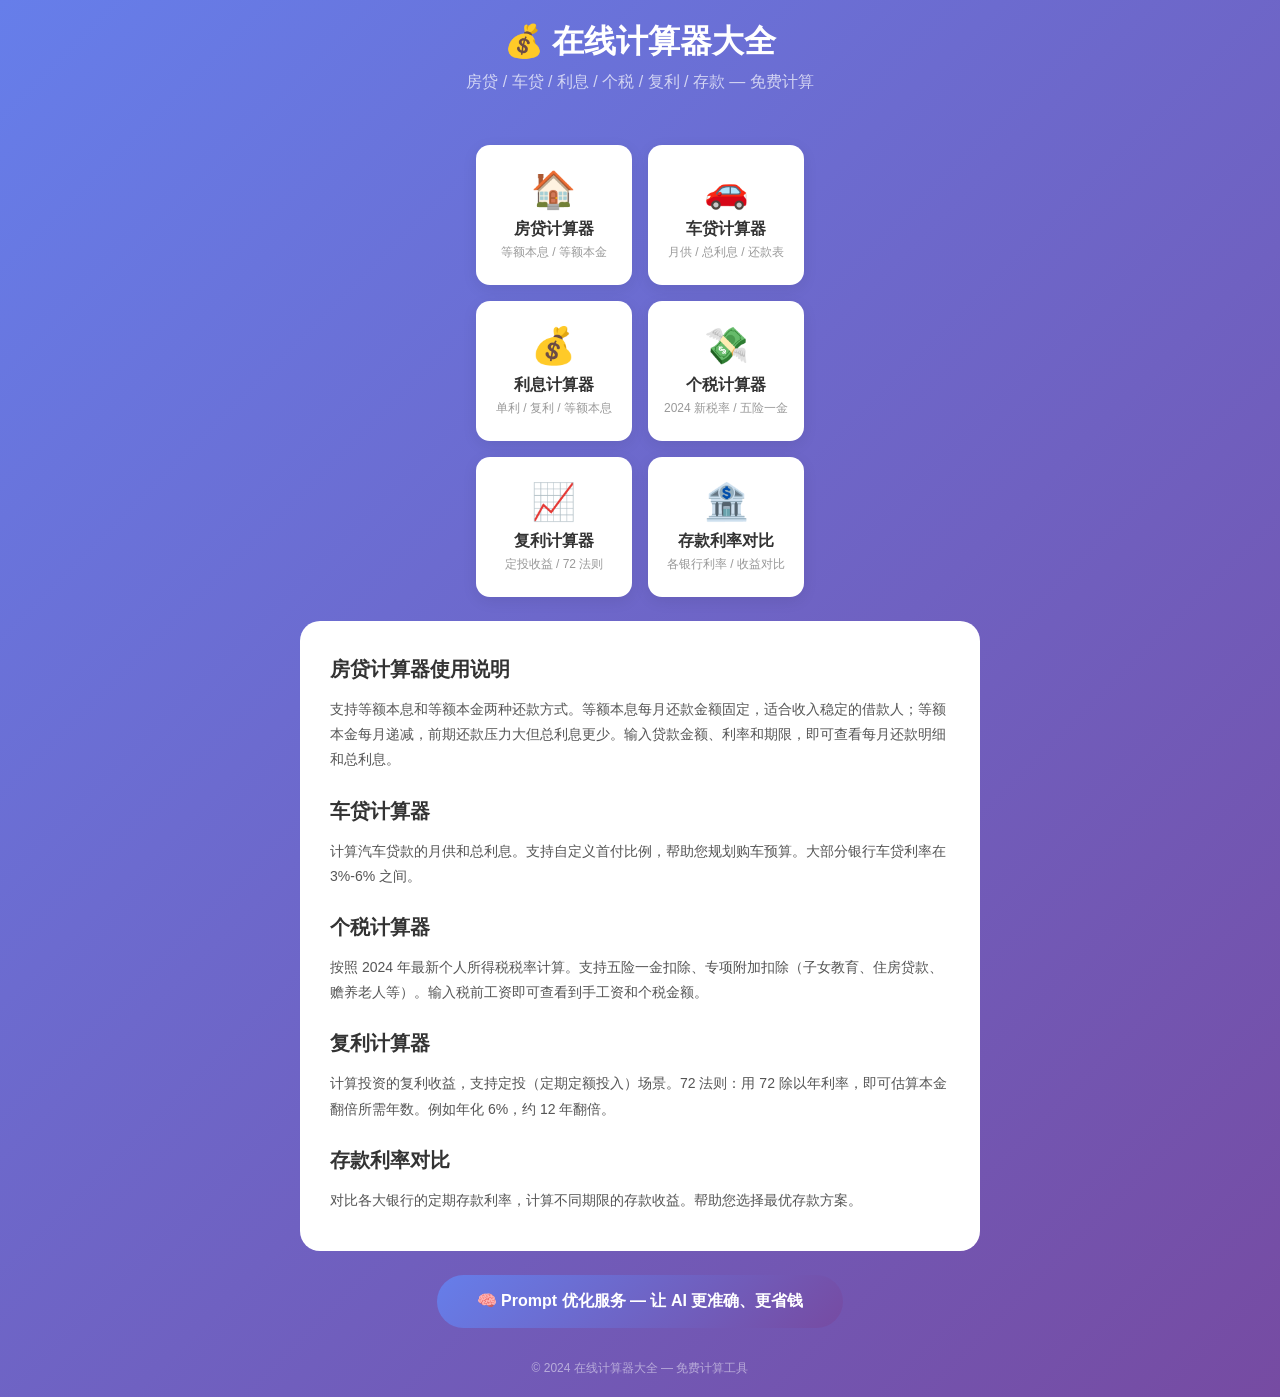
==== commit 507eb4ef: "feat: add Prompt optimization service landing page - Services page with pricing tiers (基础版/专业版/企业版) " ====
--- a/index.html
+++ b/index.html
@@ -111,6 +111,12 @@
         <p>对比各大银行的定期存款利率，计算不同期限的存款收益。帮助您选择最优存款方案。</p>
     </div>
 
+    <div style="max-width:680px;width:100%;margin-top:24px;text-align:center">
+        <a href="services/" style="display:inline-block;padding:16px 40px;background:linear-gradient(135deg,#667eea,#764ba2);color:white;border-radius:30px;text-decoration:none;font-size:16px;font-weight:600">
+            &#x1f9e0; Prompt 优化服务 — 让 AI 更准确、更省钱
+        </a>
+    </div>
+
     <footer>&copy; 2024 在线计算器大全 — 免费计算工具</footer>
 </body>
 </html>
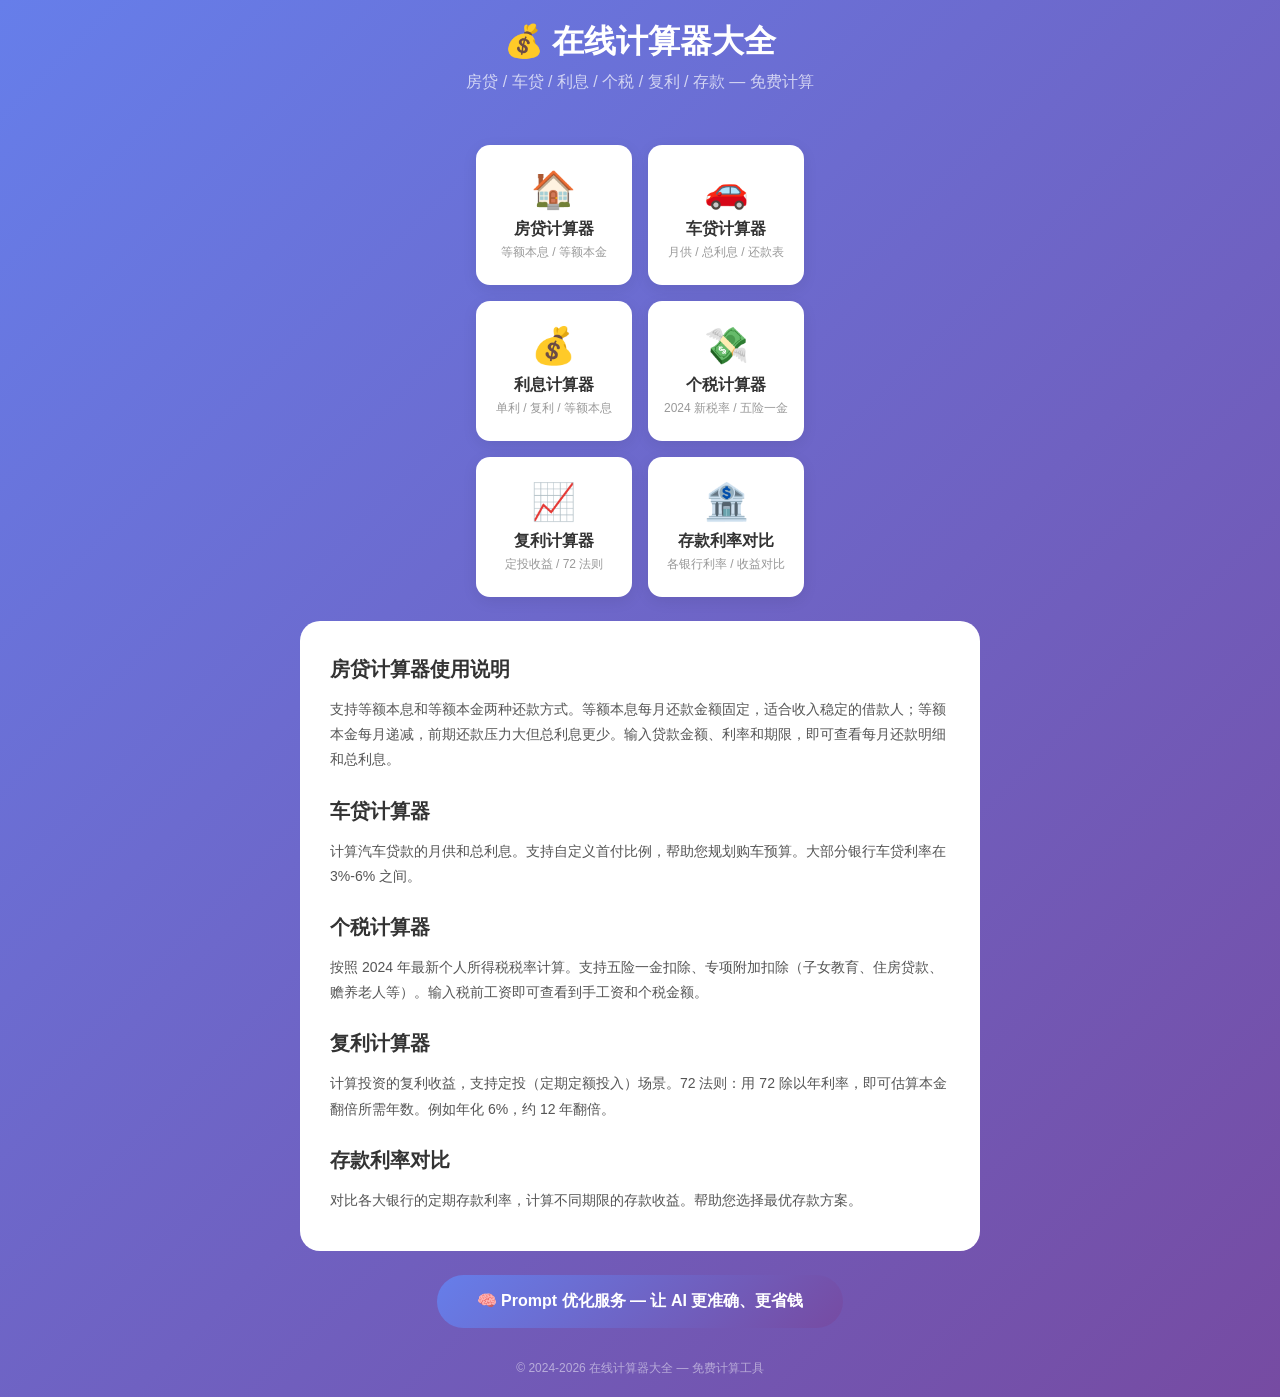
==== commit e155a4d6: "fix: resolve calculation bugs and improve accessibility - Fix zero-rate validation (isNaN instead of" ====
--- a/index.html
+++ b/index.html
@@ -15,6 +15,7 @@
     {"@context":"https://schema.org","@type":"WebSite","name":"在线计算器大全","url":"https://countin1.github.io/interest-calculator/","description":"免费在线计算器大全"}
     </script>
     <link rel="stylesheet" href="css/style.css">
+    <link rel="icon" type="image/svg+xml" href="data:image/svg+xml,<svg xmlns='http://www.w3.org/2000/svg' viewBox='0 0 100 100'><text y='.9em' font-size='90'>🧮</text></svg>">
     <style>
         .calc-grid {
             display: grid;
@@ -117,6 +118,6 @@
         </a>
     </div>
 
-    <footer>&copy; 2024 在线计算器大全 — 免费计算工具</footer>
+    <footer>&copy; 2024-2026 在线计算器大全 — 免费计算工具</footer>
 </body>
 </html>
--- a/css/style.css
+++ b/css/style.css
@@ -17,7 +17,7 @@
     max-width: 520px;
 }
 h1 { text-align: center; color: #333; margin-bottom: 8px; font-size: 28px; }
-.subtitle { text-align: center; color: #999; font-size: 14px; margin-bottom: 30px; }
+.subtitle { text-align: center; color: #767676; font-size: 14px; margin-bottom: 30px; }
 .tabs { display: flex; gap: 8px; margin-bottom: 24px; flex-wrap: wrap; }
 .tab {
     flex: 1; padding: 10px; text-align: center;
@@ -60,11 +60,11 @@
 .result-details { display: grid; grid-template-columns: 1fr 1fr; gap: 12px; }
 .detail-item { background: white; border-radius: 10px; padding: 12px; }
 .detail-item .val { font-size: 18px; font-weight: 700; color: #667eea; }
-.detail-item .lbl { font-size: 12px; color: #999; margin-top: 2px; }
+.detail-item .lbl { font-size: 12px; color: #767676; margin-top: 2px; }
 .schedule-toggle { text-align: center; margin-top: 16px; }
 .schedule-toggle a { color: #667eea; text-decoration: none; font-size: 14px; cursor: pointer; }
 .schedule-toggle a:hover { text-decoration: underline; }
-.schedule-table { display: none; margin-top: 16px; max-height: 300px; overflow-y: auto; }
+.schedule-table { display: none; margin-top: 16px; max-height: 300px; overflow-y: auto; overflow-x: auto; }
 .schedule-table.show { display: block; }
 .schedule-table table { width: 100%; border-collapse: collapse; font-size: 13px; }
 .schedule-table th {
